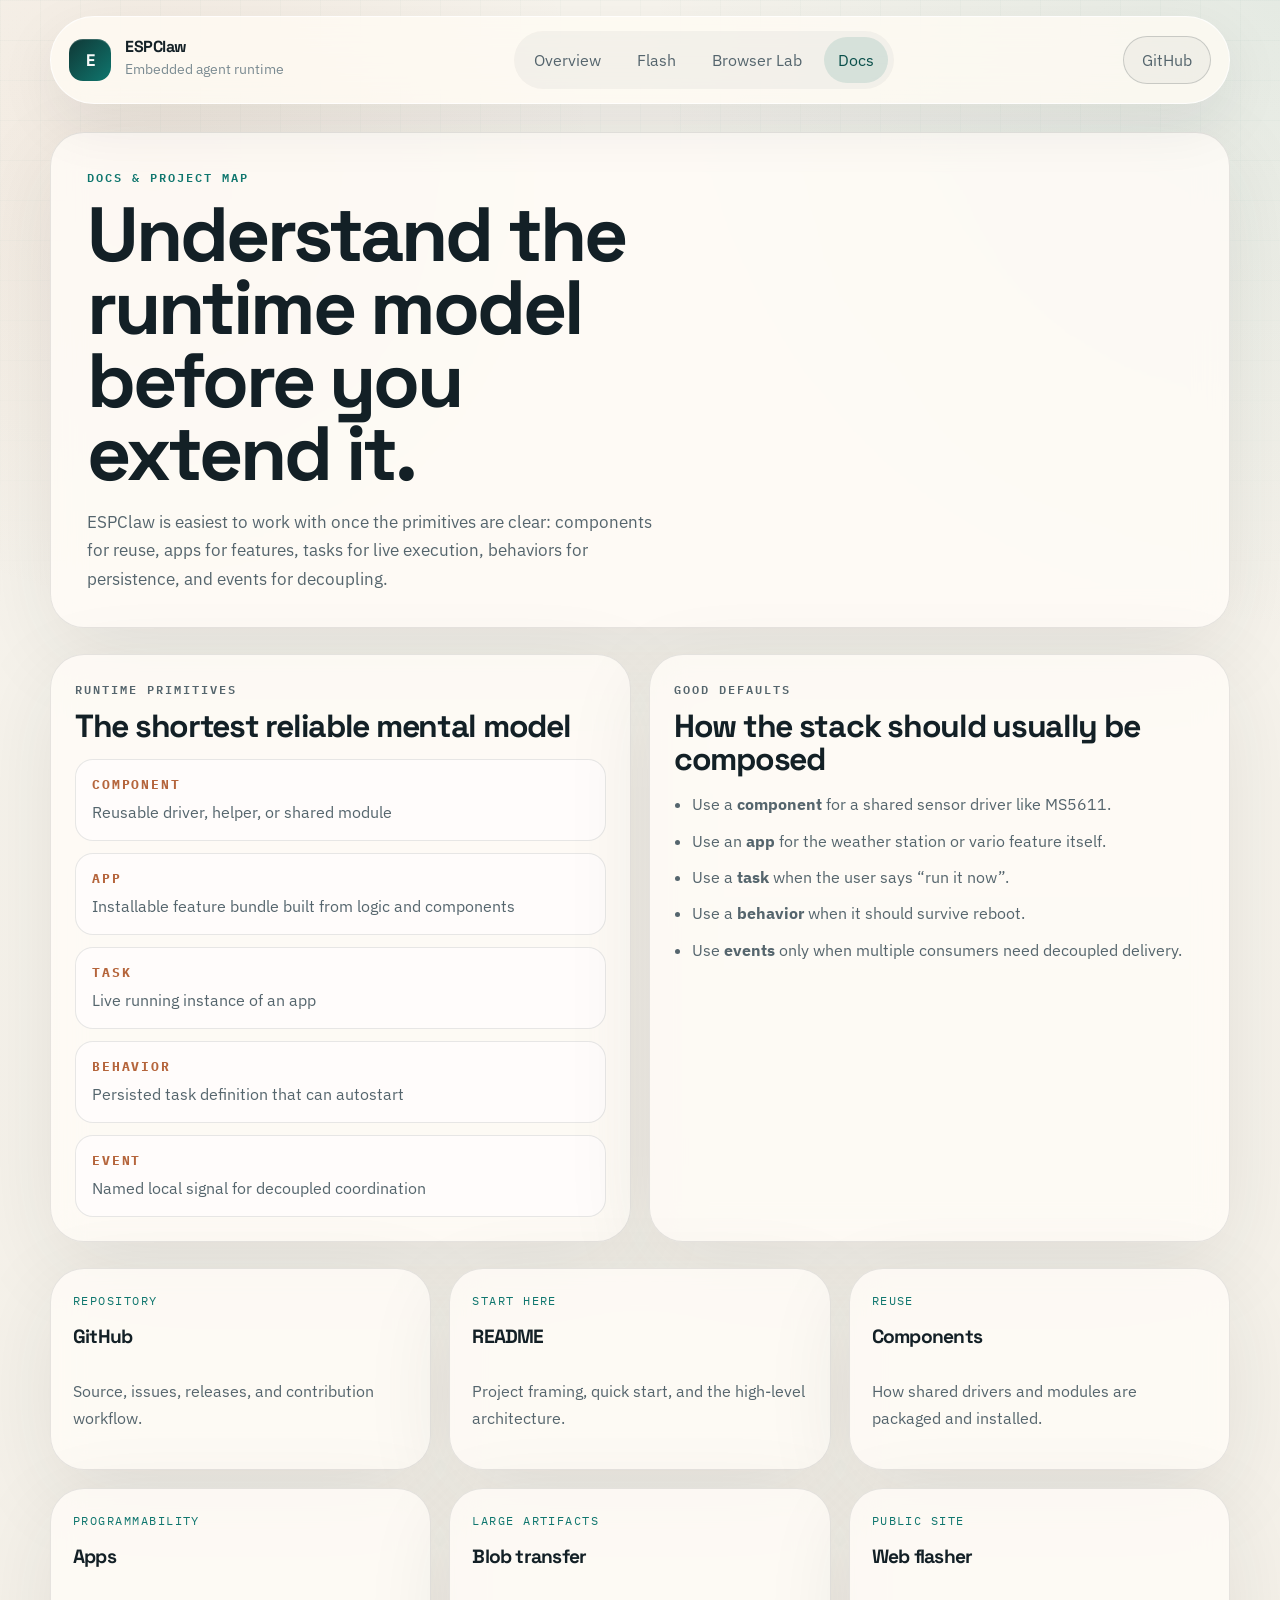
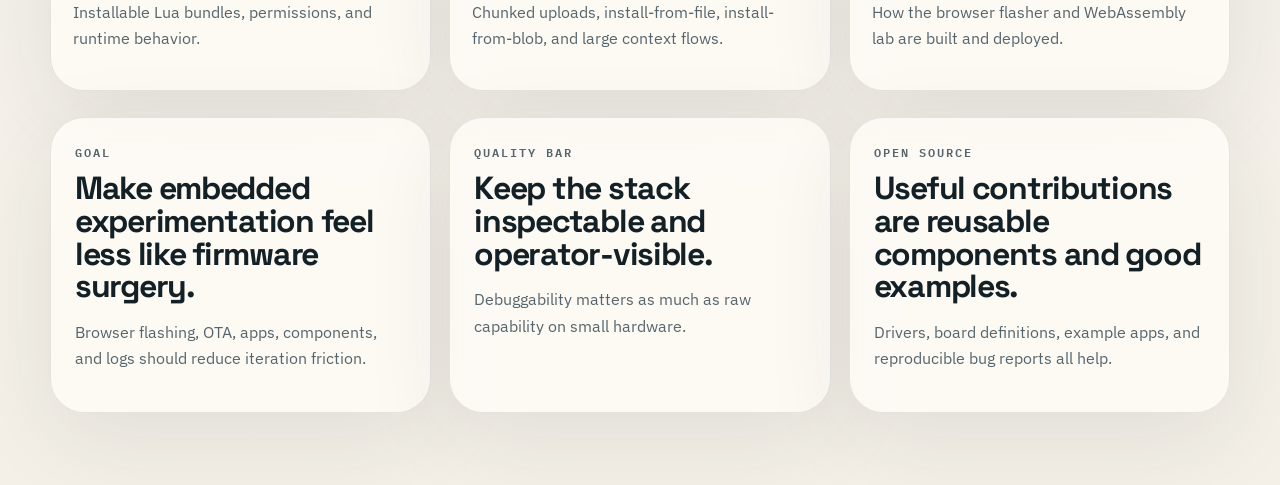
==== site/docs.html @ 61a91fad "feat(site): split public site into focused pages" ====
<!doctype html>
<html lang="en">
  <head>
    <meta charset="utf-8" />
    <meta name="viewport" content="width=device-width, initial-scale=1" />
    <title>ESPClaw Docs | Architecture, primitives, and contribution map</title>
    <meta
      name="description"
      content="Understand the ESPClaw architecture, runtime primitives, project goals, and where to go next as a user or contributor."
    />
    <link rel="canonical" href="https://espclaw.dev/docs.html" />
    <link rel="preconnect" href="https://fonts.googleapis.com" />
    <link rel="preconnect" href="https://fonts.gstatic.com" crossorigin />
    <link
      href="https://fonts.googleapis.com/css2?family=IBM+Plex+Sans:wght@400;500;600&family=IBM+Plex+Mono:wght@400;500;600&family=Space+Grotesk:wght@400;500;700&display=swap"
      rel="stylesheet"
    />
    <link rel="stylesheet" href="./styles.css" />
    <script>
      if (window.location.hostname === "www.espclaw.dev") {
        const next =
          "https://espclaw.dev" + window.location.pathname + window.location.search + window.location.hash;
        window.location.replace(next);
      }
    </script>
    <script type="module" src="./app.js"></script>
  </head>
  <body data-page="docs">
    <div class="page-aura" aria-hidden="true"></div>
    <header class="site-header">
      <div class="shell shell-header">
        <a class="brand" href="./index.html">
          <span class="brand-mark">E</span>
          <span class="brand-copy">
            <strong>ESPClaw</strong>
            <span>Embedded agent runtime</span>
          </span>
        </a>
        <nav class="site-nav" aria-label="Primary">
          <a data-nav="home" href="./index.html">Overview</a>
          <a data-nav="flash" href="./flash.html">Flash</a>
          <a data-nav="lab" href="./lab.html">Browser Lab</a>
          <a data-nav="docs" href="./docs.html">Docs</a>
        </nav>
        <a class="button button-ghost" href="https://github.com/atiti/espclaw">GitHub</a>
      </div>
    </header>

    <main class="shell page-stack">
      <section class="page-hero">
        <p class="eyebrow">DOCS & PROJECT MAP</p>
        <h1>Understand the runtime model before you extend it.</h1>
        <p class="hero-lede narrow">
          ESPClaw is easiest to work with once the primitives are clear: components for reuse, apps
          for features, tasks for live execution, behaviors for persistence, and events for
          decoupling.
        </p>
      </section>

      <section class="section-grid section-grid-2">
        <article class="panel-card">
          <p class="eyebrow">RUNTIME PRIMITIVES</p>
          <h2>The shortest reliable mental model</h2>
          <div class="primitive-stack">
            <div><strong>component</strong><span>Reusable driver, helper, or shared module</span></div>
            <div><strong>app</strong><span>Installable feature bundle built from logic and components</span></div>
            <div><strong>task</strong><span>Live running instance of an app</span></div>
            <div><strong>behavior</strong><span>Persisted task definition that can autostart</span></div>
            <div><strong>event</strong><span>Named local signal for decoupled coordination</span></div>
          </div>
        </article>
        <article class="panel-card">
          <p class="eyebrow">GOOD DEFAULTS</p>
          <h2>How the stack should usually be composed</h2>
          <ul class="feature-list">
            <li>Use a <strong>component</strong> for a shared sensor driver like MS5611.</li>
            <li>Use an <strong>app</strong> for the weather station or vario feature itself.</li>
            <li>Use a <strong>task</strong> when the user says “run it now”.</li>
            <li>Use a <strong>behavior</strong> when it should survive reboot.</li>
            <li>Use <strong>events</strong> only when multiple consumers need decoupled delivery.</li>
          </ul>
        </article>
      </section>

      <section class="docs-grid">
        <a class="docs-card" href="https://github.com/atiti/espclaw">
          <span class="docs-label">Repository</span>
          <strong>GitHub</strong>
          <p>Source, issues, releases, and contribution workflow.</p>
        </a>
        <a class="docs-card" href="https://github.com/atiti/espclaw/blob/main/README.md">
          <span class="docs-label">Start here</span>
          <strong>README</strong>
          <p>Project framing, quick start, and the high-level architecture.</p>
        </a>
        <a class="docs-card" href="https://github.com/atiti/espclaw/blob/main/docs/components.md">
          <span class="docs-label">Reuse</span>
          <strong>Components</strong>
          <p>How shared drivers and modules are packaged and installed.</p>
        </a>
        <a class="docs-card" href="https://github.com/atiti/espclaw/blob/main/docs/apps.md">
          <span class="docs-label">Programmability</span>
          <strong>Apps</strong>
          <p>Installable Lua bundles, permissions, and runtime behavior.</p>
        </a>
        <a class="docs-card" href="https://github.com/atiti/espclaw/blob/main/docs/blob-transfer.md">
          <span class="docs-label">Large artifacts</span>
          <strong>Blob transfer</strong>
          <p>Chunked uploads, install-from-file, install-from-blob, and large context flows.</p>
        </a>
        <a class="docs-card" href="https://github.com/atiti/espclaw/blob/main/docs/web-flasher.md">
          <span class="docs-label">Public site</span>
          <strong>Web flasher</strong>
          <p>How the browser flasher and WebAssembly lab are built and deployed.</p>
        </a>
      </section>

      <section class="section-grid section-grid-3">
        <article class="feature-card">
          <p class="eyebrow">GOAL</p>
          <h2>Make embedded experimentation feel less like firmware surgery.</h2>
          <p>Browser flashing, OTA, apps, components, and logs should reduce iteration friction.</p>
        </article>
        <article class="feature-card">
          <p class="eyebrow">QUALITY BAR</p>
          <h2>Keep the stack inspectable and operator-visible.</h2>
          <p>Debuggability matters as much as raw capability on small hardware.</p>
        </article>
        <article class="feature-card">
          <p class="eyebrow">OPEN SOURCE</p>
          <h2>Useful contributions are reusable components and good examples.</h2>
          <p>Drivers, board definitions, example apps, and reproducible bug reports all help.</p>
        </article>
      </section>
    </main>
  </body>
</html>
---- site/styles.css ----
:root {
  color-scheme: light;
  --bg: #f4f0e8;
  --bg-elevated: rgba(255, 252, 247, 0.82);
  --surface: #fffdf8;
  --surface-strong: #fffaf2;
  --surface-accent: #eef7f5;
  --ink: #132026;
  --ink-soft: #55656d;
  --ink-faint: #7b8b92;
  --line: rgba(19, 32, 38, 0.1);
  --line-strong: rgba(19, 32, 38, 0.18);
  --accent: #0f766e;
  --accent-strong: #0a4f4a;
  --accent-warm: #b5653c;
  --danger: #b3483d;
  --ok: #216c5a;
  --shadow-soft: 0 20px 60px rgba(31, 42, 48, 0.08);
  --shadow-card: 0 24px 90px rgba(31, 42, 48, 0.09);
  --radius-xl: 34px;
  --radius-lg: 24px;
  --radius-md: 18px;
  --font-display: "Space Grotesk", "Avenir Next", sans-serif;
  --font-body: "IBM Plex Sans", "Segoe UI", sans-serif;
  --font-mono: "IBM Plex Mono", "SFMono-Regular", monospace;
}

* {
  box-sizing: border-box;
}

html {
  scroll-behavior: smooth;
}

body {
  margin: 0;
  min-height: 100vh;
  background:
    radial-gradient(circle at top right, rgba(15, 118, 110, 0.08), transparent 26%),
    radial-gradient(circle at 12% 8%, rgba(181, 101, 60, 0.08), transparent 20%),
    linear-gradient(180deg, #f7f4ed 0%, var(--bg) 100%);
  color: var(--ink);
  font: 16px/1.65 var(--font-body);
}

a {
  color: inherit;
}

button,
input,
select,
textarea {
  font: inherit;
}

.page-aura {
  position: fixed;
  inset: 0;
  pointer-events: none;
  background-image:
    linear-gradient(rgba(15, 118, 110, 0.04) 1px, transparent 1px),
    linear-gradient(90deg, rgba(15, 118, 110, 0.04) 1px, transparent 1px);
  background-size: 40px 40px;
  mask-image: linear-gradient(180deg, rgba(0, 0, 0, 0.6), transparent 72%);
}

.shell {
  width: min(1180px, calc(100vw - 32px));
  margin: 0 auto;
}

.page-stack {
  display: grid;
  gap: 26px;
  padding: 28px 0 72px;
}

.site-header {
  position: sticky;
  top: 0;
  z-index: 20;
  padding-top: 16px;
}

.shell-header {
  display: flex;
  align-items: center;
  justify-content: space-between;
  gap: 20px;
  padding: 14px 18px;
  border: 1px solid rgba(255, 255, 255, 0.72);
  border-radius: 999px;
  background: rgba(255, 251, 244, 0.78);
  backdrop-filter: blur(18px);
  box-shadow: var(--shadow-soft);
}

.brand {
  display: inline-flex;
  align-items: center;
  gap: 14px;
  text-decoration: none;
}

.brand-mark {
  display: grid;
  place-items: center;
  width: 42px;
  height: 42px;
  border-radius: 14px;
  background: linear-gradient(135deg, #103836, #0f766e);
  color: #f9fbfb;
  font: 700 1.05rem/1 var(--font-display);
  box-shadow: inset 0 1px 0 rgba(255, 255, 255, 0.18);
}

.brand-copy {
  display: grid;
  gap: 2px;
}

.brand-copy strong {
  font: 700 1rem/1.05 var(--font-display);
  letter-spacing: -0.03em;
}

.brand-copy span {
  color: var(--ink-faint);
  font-size: 0.86rem;
}

.site-nav {
  display: inline-flex;
  gap: 8px;
  padding: 6px;
  border-radius: 999px;
  background: rgba(19, 32, 38, 0.04);
}

.site-nav a {
  padding: 10px 14px;
  border-radius: 999px;
  color: var(--ink-soft);
  text-decoration: none;
  transition: background 180ms ease, color 180ms ease, transform 180ms ease;
}

.site-nav a:hover,
.site-nav a:focus-visible,
.site-nav a.is-active {
  background: rgba(15, 118, 110, 0.12);
  color: var(--accent-strong);
}

.eyebrow,
.metric-card span,
.docs-label,
.field span,
.mini-stat span,
.primitive-stack strong,
.status-pill,
.lab-badge {
  font-family: var(--font-mono);
}

.eyebrow {
  margin: 0 0 10px;
  color: var(--accent);
  font-size: 0.78rem;
  font-weight: 600;
  letter-spacing: 0.16em;
  text-transform: uppercase;
}

.button {
  display: inline-flex;
  align-items: center;
  justify-content: center;
  min-height: 48px;
  padding: 0 18px;
  border: 1px solid var(--line-strong);
  border-radius: 999px;
  background: var(--surface);
  color: var(--ink);
  cursor: pointer;
  text-decoration: none;
  transition:
    transform 180ms ease,
    border-color 180ms ease,
    box-shadow 180ms ease,
    background 180ms ease,
    color 180ms ease;
}

.button:hover,
.button:focus-visible,
.segmented__button:hover,
.segmented__button:focus-visible,
.scenario-chip:hover,
.scenario-chip:focus-visible,
.route-card:hover,
.route-card:focus-visible,
.docs-card:hover,
.docs-card:focus-visible {
  transform: translateY(-1px);
  border-color: rgba(15, 118, 110, 0.28);
  box-shadow: 0 16px 40px rgba(31, 42, 48, 0.08);
}

.button-primary {
  background: linear-gradient(135deg, #0f766e, #12675f);
  color: #f8fffe;
  border-color: transparent;
}

.button-secondary {
  background: var(--surface-accent);
  color: var(--accent-strong);
}

.button-ghost {
  background: rgba(19, 32, 38, 0.04);
  color: var(--ink-soft);
}

.button-small {
  min-height: 36px;
  padding-inline: 14px;
}

.hero-card,
.page-hero,
.panel-card,
.feature-card,
.board-card,
.docs-card,
.control-card,
.trace-card,
.lab-chat-shell,
.metric-card,
.cta-card {
  border: 1px solid var(--line);
  border-radius: var(--radius-xl);
  background: var(--bg-elevated);
  backdrop-filter: blur(16px);
  box-shadow: var(--shadow-card);
}

.hero-card {
  display: grid;
  grid-template-columns: minmax(0, 1.2fr) minmax(360px, 0.9fr);
  gap: 28px;
  padding: 40px;
}

.page-hero {
  padding: 34px 36px;
}

.hero-copy h1,
.page-hero h1,
.feature-card h2,
.panel-card h2,
.board-card h3,
.docs-card strong,
.control-card h3,
.lab-chat-head h3,
.trace-head h3 {
  margin: 0;
  font-family: var(--font-display);
  letter-spacing: -0.04em;
}

.hero-copy h1,
.page-hero h1 {
  max-width: 12ch;
  font-size: clamp(2.8rem, 6vw, 5.4rem);
  line-height: 0.95;
}

.hero-lede,
.subtitle,
.feature-card p,
.panel-card p,
.board-card p,
.docs-card p,
.composer-note,
.capability-copy,
.status-copy {
  color: var(--ink-soft);
}

.hero-lede {
  max-width: 62ch;
  margin: 18px 0 0;
  font-size: 1.08rem;
}

.hero-lede.narrow {
  max-width: 58ch;
}

.hero-actions,
.board-actions,
.control-actions,
.lab-composer-actions {
  display: flex;
  flex-wrap: wrap;
  gap: 12px;
}

.hero-actions {
  margin-top: 24px;
}

.hero-panel {
  display: grid;
  gap: 16px;
}

.hero-terminal {
  overflow: hidden;
  border: 1px solid rgba(15, 118, 110, 0.12);
  border-radius: 26px;
  background: #0f171b;
  color: #d7e5eb;
}

.terminal-head,
.lab-chat-head,
.trace-head {
  display: flex;
  align-items: center;
  justify-content: space-between;
  gap: 12px;
  padding: 16px 18px;
  border-bottom: 1px solid var(--line);
}

.terminal-head {
  justify-content: flex-start;
  gap: 8px;
  border-color: rgba(255, 255, 255, 0.08);
  color: rgba(255, 255, 255, 0.68);
  font: 500 0.82rem/1.2 var(--font-mono);
}

.terminal-dot {
  width: 10px;
  height: 10px;
  border-radius: 50%;
  background: rgba(255, 255, 255, 0.16);
}

.terminal-code {
  margin: 0;
  padding: 18px;
  white-space: pre-wrap;
  font: 500 0.94rem/1.65 var(--font-mono);
}

.hero-metrics,
.release-strip,
.section-grid,
.docs-grid,
.board-grid {
  display: grid;
  gap: 18px;
}

.hero-metrics {
  grid-template-columns: 1fr;
}

.metric-card,
.release-card {
  padding: 18px;
  border-radius: var(--radius-lg);
}

.metric-card span {
  display: block;
  color: var(--ink-faint);
  font-size: 0.76rem;
  letter-spacing: 0.12em;
  text-transform: uppercase;
}

.metric-card strong {
  display: block;
  margin-top: 8px;
  font-family: var(--font-display);
  letter-spacing: -0.03em;
}

.section-grid-2 {
  grid-template-columns: repeat(2, minmax(0, 1fr));
}

.section-grid-3 {
  grid-template-columns: repeat(3, minmax(0, 1fr));
}

.feature-card,
.panel-card,
.docs-card,
.board-card,
.control-card,
.trace-card {
  padding: 24px;
}

.feature-card h2,
.panel-card h2 {
  font-size: clamp(1.4rem, 2.5vw, 2rem);
  line-height: 1.02;
}

.feature-list {
  margin: 16px 0 0;
  padding-left: 18px;
  color: var(--ink-soft);
}

.feature-list li + li {
  margin-top: 10px;
}

.primitive-stack {
  display: grid;
  gap: 12px;
  margin-top: 16px;
}

.primitive-stack div {
  display: grid;
  gap: 4px;
  padding: 14px 16px;
  border: 1px solid var(--line);
  border-radius: 18px;
  background: rgba(255, 255, 255, 0.56);
}

.primitive-stack strong {
  color: var(--accent-warm);
  font-size: 0.82rem;
  letter-spacing: 0.14em;
  text-transform: uppercase;
}

.primitive-stack span {
  color: var(--ink-soft);
}

.cta-grid,
.docs-grid,
.board-grid {
  grid-template-columns: repeat(3, minmax(0, 1fr));
}

.route-card,
.docs-card {
  display: grid;
  gap: 10px;
  padding: 22px;
  text-decoration: none;
}

.route-card {
  border: 1px solid var(--line);
  border-radius: var(--radius-lg);
  background: rgba(255, 255, 255, 0.44);
}

.route-card strong,
.docs-card strong {
  font-size: 1.2rem;
}

.docs-label {
  color: var(--accent);
  font-size: 0.76rem;
  letter-spacing: 0.12em;
  text-transform: uppercase;
}

.release-strip {
  grid-template-columns: repeat(3, minmax(0, 1fr));
}

.board-grid {
  grid-template-columns: repeat(2, minmax(0, 1fr));
}

.board-head {
  display: flex;
  align-items: start;
  justify-content: space-between;
  gap: 12px;
}

.pill {
  display: inline-flex;
  align-items: center;
  min-height: 30px;
  padding: 0 12px;
  border-radius: 999px;
  background: rgba(15, 118, 110, 0.1);
  color: var(--accent-strong);
  font: 500 0.74rem/1.2 var(--font-mono);
  letter-spacing: 0.08em;
  text-transform: uppercase;
}

.board-card ul {
  margin: 16px 0 0;
  padding-left: 18px;
  color: var(--ink-soft);
}

.board-card li + li {
  margin-top: 8px;
}

.board-card--loading,
.board-card--error {
  grid-column: 1 / -1;
}

.error {
  color: var(--danger);
}

.lab-layout {
  display: grid;
  gap: 22px;
  grid-template-columns: minmax(280px, 0.82fr) minmax(0, 1.38fr);
}

.lab-sidebar,
.lab-main,
.lab-sidepanels {
  display: grid;
  gap: 18px;
}

.segmented {
  display: grid;
  grid-template-columns: repeat(2, minmax(0, 1fr));
  gap: 8px;
  margin-top: 14px;
}

.segmented__button {
  min-height: 44px;
  border: 1px solid var(--line);
  border-radius: 14px;
  background: rgba(255, 255, 255, 0.64);
  color: var(--ink-soft);
  cursor: pointer;
  transition: border-color 180ms ease, background 180ms ease, color 180ms ease;
}

.segmented__button.is-active {
  border-color: rgba(15, 118, 110, 0.28);
  background: rgba(15, 118, 110, 0.12);
  color: var(--accent-strong);
}

.field {
  display: grid;
  gap: 8px;
  margin-top: 14px;
}

.field span {
  color: var(--ink-faint);
  font-size: 0.78rem;
  letter-spacing: 0.12em;
  text-transform: uppercase;
}

.field input,
.field select,
.lab-composer textarea {
  width: 100%;
  border: 1px solid var(--line);
  border-radius: 16px;
  background: rgba(255, 255, 255, 0.82);
  color: var(--ink);
}

.field input,
.field select {
  min-height: 48px;
  padding: 0 14px;
}

.status-pill {
  margin: 14px 0 0;
  padding: 12px 14px;
  border: 1px solid rgba(15, 118, 110, 0.18);
  border-radius: 16px;
  background: rgba(15, 118, 110, 0.08);
  color: var(--accent-strong);
  font-size: 0.86rem;
}

.progress-rail {
  width: 100%;
  height: 8px;
  margin-top: 12px;
  border-radius: 999px;
  background: rgba(19, 32, 38, 0.08);
  overflow: hidden;
}

.progress-rail__fill {
  width: 0%;
  height: 100%;
  border-radius: inherit;
  background: linear-gradient(90deg, var(--accent), var(--accent-warm));
  transition: width 180ms ease;
}

.scenario-list,
.mini-stats {
  display: grid;
  gap: 10px;
  margin-top: 14px;
}

.scenario-chip,
.mini-stat {
  padding: 14px 16px;
  border: 1px solid var(--line);
  border-radius: 16px;
  background: rgba(255, 255, 255, 0.62);
}

.scenario-chip {
  width: 100%;
  color: var(--ink-soft);
  text-align: left;
  cursor: pointer;
}

.mini-stat span {
  display: block;
  color: var(--ink-faint);
  font-size: 0.74rem;
  letter-spacing: 0.12em;
  text-transform: uppercase;
}

.mini-stat strong {
  display: block;
  margin-top: 8px;
  font-family: var(--font-display);
}

.lab-chat-shell,
.trace-card {
  overflow: hidden;
}

.lab-chat-head h3,
.trace-head h3 {
  font-size: 1.1rem;
}

.lab-badge {
  display: inline-flex;
  align-items: center;
  padding: 7px 12px;
  border-radius: 999px;
  border: 1px solid rgba(33, 108, 90, 0.18);
  background: rgba(33, 108, 90, 0.08);
  color: var(--ok);
  font-size: 0.8rem;
}

.lab-transcript {
  min-height: 420px;
  max-height: 620px;
  overflow: auto;
  padding: 18px;
  display: grid;
  gap: 14px;
  background: rgba(255, 255, 255, 0.34);
}

.message {
  display: grid;
  gap: 8px;
  max-width: 92%;
  padding: 14px 16px;
  border-radius: 20px;
  border: 1px solid var(--line);
}

.message strong {
  color: var(--accent);
  font: 600 0.8rem/1.2 var(--font-mono);
  letter-spacing: 0.08em;
  text-transform: uppercase;
}

.message p {
  margin: 0;
  white-space: pre-wrap;
}

.message-user {
  justify-self: end;
  background: rgba(15, 118, 110, 0.1);
}

.message-assistant,
.message-system {
  background: rgba(255, 255, 255, 0.74);
}

.message-tool {
  background: rgba(181, 101, 60, 0.08);
}

.lab-composer {
  padding: 18px;
  border-top: 1px solid var(--line);
  background: rgba(255, 255, 255, 0.56);
}

.lab-composer textarea {
  min-height: 112px;
  padding: 14px 16px;
  resize: vertical;
}

.lab-composer-actions {
  align-items: center;
  justify-content: space-between;
  margin-top: 14px;
}

.lab-sidepanels {
  grid-template-columns: repeat(2, minmax(0, 1fr));
}

.trace-list,
.log-console {
  min-height: 260px;
  max-height: 340px;
  overflow: auto;
  padding: 16px 18px 18px;
  background: rgba(255, 255, 255, 0.4);
}

.trace-entry {
  padding: 12px 0;
  border-bottom: 1px solid var(--line);
}

.trace-entry:last-child {
  border-bottom: 0;
}

.trace-entry__head {
  display: flex;
  align-items: center;
  justify-content: space-between;
  gap: 12px;
}

.trace-entry__head strong {
  font-size: 0.94rem;
}

.trace-entry__head span {
  color: var(--ink-faint);
  font: 500 0.74rem/1.2 var(--font-mono);
}

.trace-entry pre,
.log-console {
  margin: 10px 0 0;
  white-space: pre-wrap;
  color: var(--ink-soft);
  font: 0.85rem/1.6 var(--font-mono);
}

.hidden,
.sr-only {
  position: absolute !important;
  width: 1px !important;
  height: 1px !important;
  padding: 0 !important;
  margin: -1px !important;
  overflow: hidden !important;
  clip: rect(0, 0, 0, 0) !important;
  white-space: nowrap !important;
  border: 0 !important;
}

.field input:focus,
.field select:focus,
.lab-composer textarea:focus,
.button:focus-visible,
.segmented__button:focus-visible,
.scenario-chip:focus-visible,
.site-nav a:focus-visible,
.route-card:focus-visible,
.docs-card:focus-visible {
  outline: 2px solid rgba(15, 118, 110, 0.28);
  outline-offset: 2px;
}

@media (max-width: 1080px) {
  .hero-card,
  .lab-layout,
  .section-grid-2,
  .section-grid-3,
  .board-grid,
  .docs-grid,
  .cta-grid,
  .lab-sidepanels {
    grid-template-columns: 1fr;
  }

  .site-nav {
    display: none;
  }
}

@media (max-width: 720px) {
  .shell {
    width: min(100vw - 20px, 100%);
  }

  .shell-header,
  .hero-card,
  .page-hero,
  .feature-card,
  .panel-card,
  .board-card,
  .docs-card,
  .control-card,
  .trace-card,
  .metric-card,
  .cta-card {
    padding: 20px;
  }

  .site-header {
    position: static;
    padding-top: 12px;
  }

  .shell-header {
    border-radius: 24px;
  }

  .hero-copy h1,
  .page-hero h1 {
    max-width: none;
    font-size: clamp(2.3rem, 10vw, 3.4rem);
  }

  .release-strip {
    grid-template-columns: 1fr;
  }

  .hero-actions,
  .board-actions,
  .control-actions,
  .lab-composer-actions {
    flex-direction: column;
    align-items: stretch;
  }
}
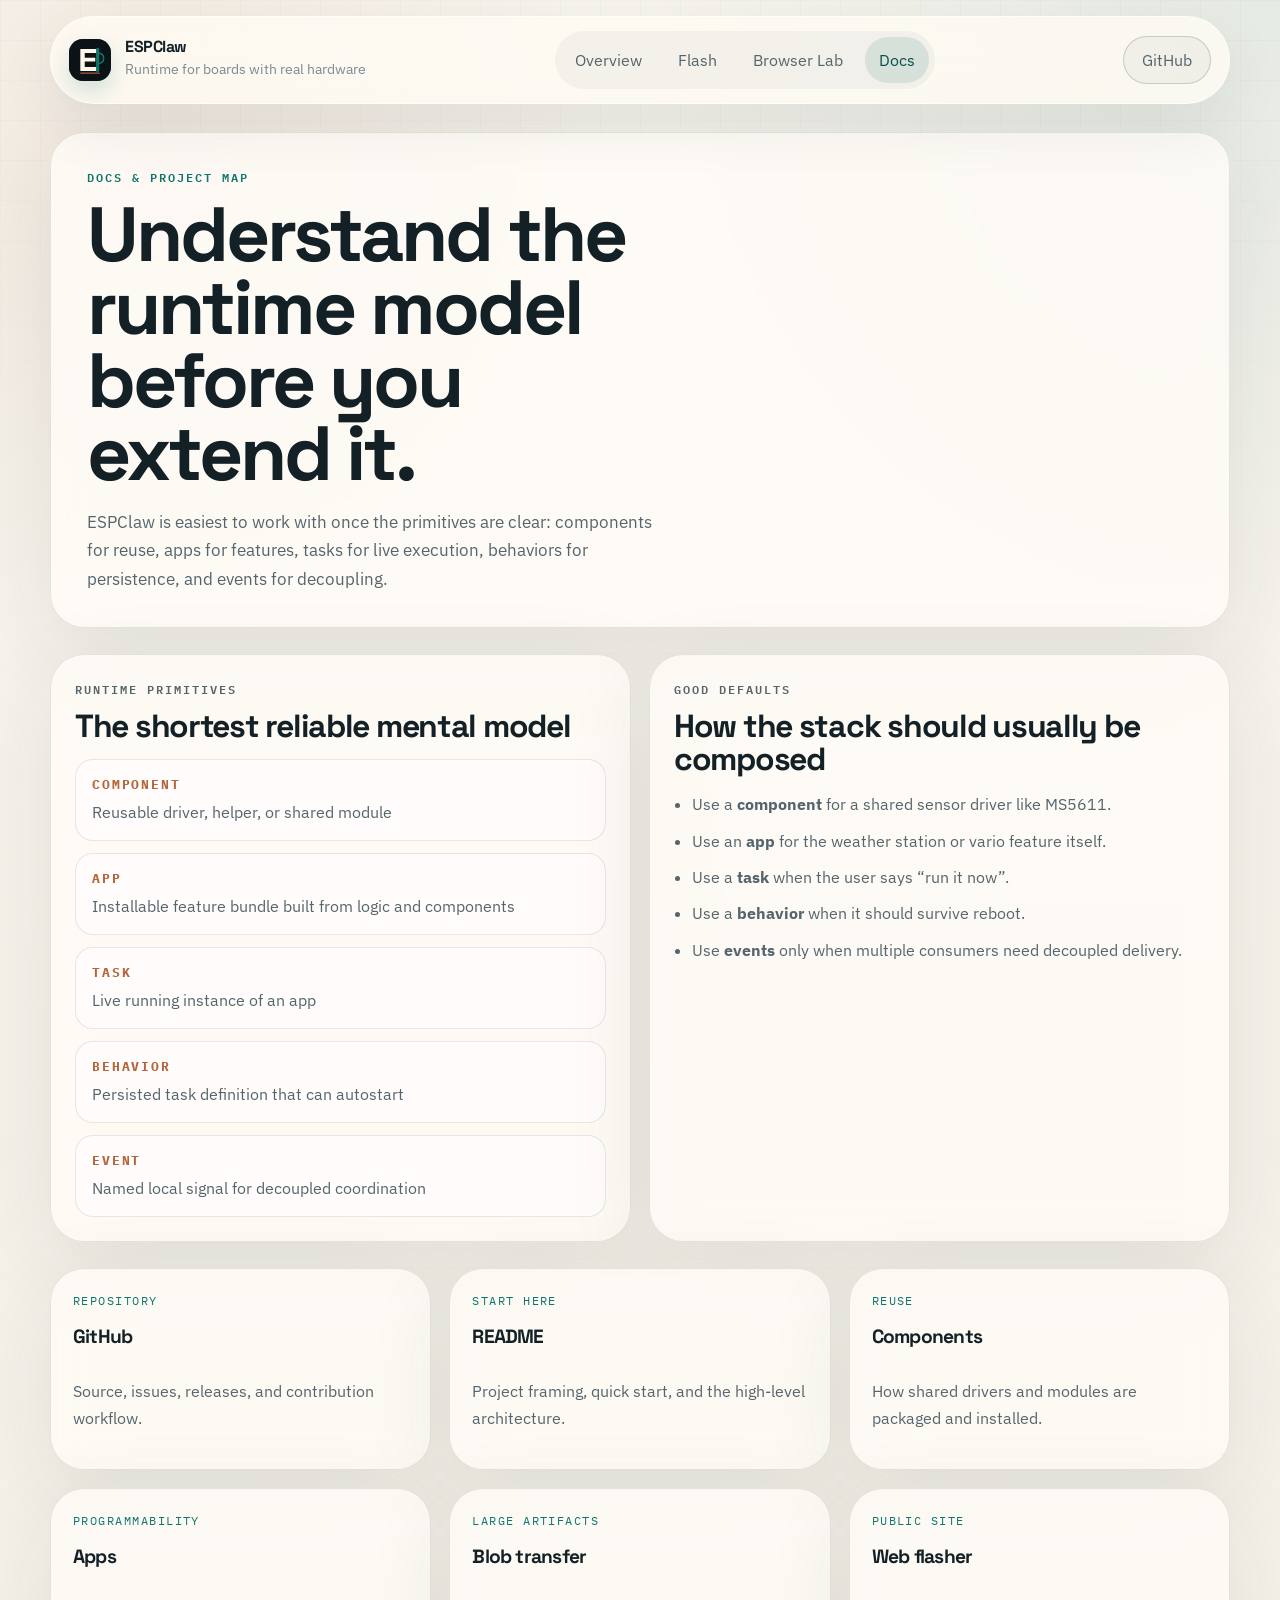
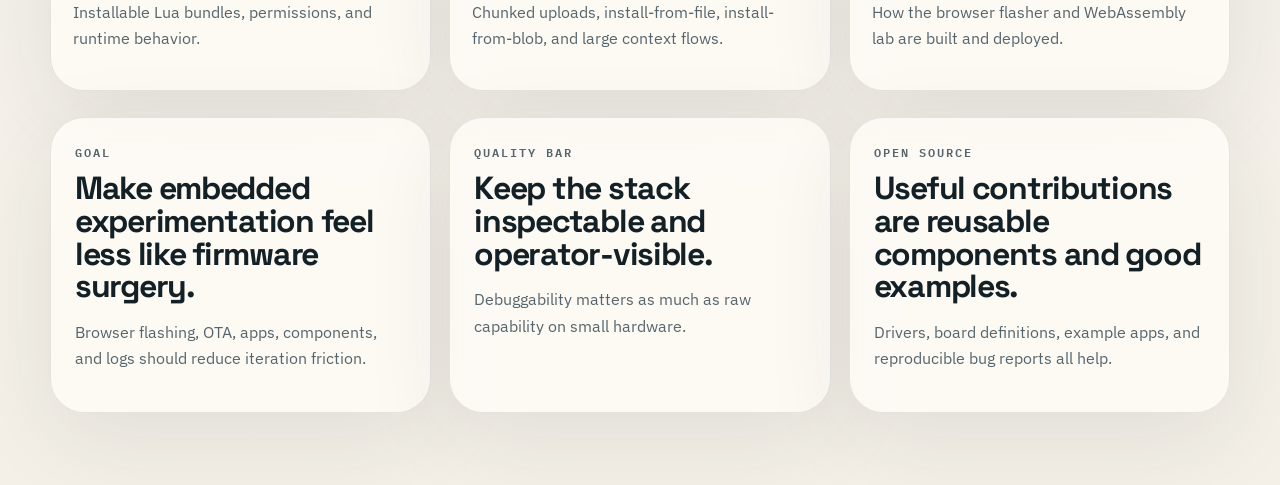
==== commit 0b01862c: "feat(site): add brand assets and launch messaging" ====
--- a/site/docs.html
+++ b/site/docs.html
@@ -8,13 +8,24 @@
       name="description"
       content="Understand the ESPClaw architecture, runtime primitives, project goals, and where to go next as a user or contributor."
     />
-    <link rel="canonical" href="https://espclaw.dev/docs.html" />
+    <meta property="og:title" content="ESPClaw Docs | Architecture, primitives, and contribution map" />
+    <meta
+      property="og:description"
+      content="Understand the runtime model, contribution surfaces, and hardware-first architecture behind ESPClaw."
+    />
+    <meta property="og:type" content="website" />
+    <meta property="og:url" content="https://espclaw.dev/docs" />
+    <meta property="og:image" content="https://espclaw.dev/assets/espclaw-social-card.svg" />
+    <meta name="twitter:card" content="summary_large_image" />
+    <meta name="twitter:image" content="https://espclaw.dev/assets/espclaw-social-card.svg" />
+    <link rel="canonical" href="https://espclaw.dev/docs" />
     <link rel="preconnect" href="https://fonts.googleapis.com" />
     <link rel="preconnect" href="https://fonts.gstatic.com" crossorigin />
     <link
       href="https://fonts.googleapis.com/css2?family=IBM+Plex+Sans:wght@400;500;600&family=IBM+Plex+Mono:wght@400;500;600&family=Space+Grotesk:wght@400;500;700&display=swap"
       rel="stylesheet"
     />
+    <link rel="icon" href="./assets/espclaw-logo-trace.svg" type="image/svg+xml" />
     <link rel="stylesheet" href="./styles.css" />
     <script>
       if (window.location.hostname === "www.espclaw.dev") {
@@ -30,10 +41,12 @@
     <header class="site-header">
       <div class="shell shell-header">
         <a class="brand" href="./index.html">
-          <span class="brand-mark">E</span>
+          <span class="brand-mark">
+            <img src="./assets/espclaw-logo-trace.svg" alt="" />
+          </span>
           <span class="brand-copy">
             <strong>ESPClaw</strong>
-            <span>Embedded agent runtime</span>
+            <span>Runtime for boards with real hardware</span>
           </span>
         </a>
         <nav class="site-nav" aria-label="Primary">
--- a/site/styles.css
+++ b/site/styles.css
@@ -110,10 +110,17 @@
   width: 42px;
   height: 42px;
   border-radius: 14px;
+  overflow: hidden;
   background: linear-gradient(135deg, #103836, #0f766e);
-  color: #f9fbfb;
-  font: 700 1.05rem/1 var(--font-display);
-  box-shadow: inset 0 1px 0 rgba(255, 255, 255, 0.18);
+  box-shadow:
+    inset 0 1px 0 rgba(255, 255, 255, 0.18),
+    0 10px 22px rgba(15, 118, 110, 0.18);
+}
+
+.brand-mark img {
+  display: block;
+  width: 100%;
+  height: 100%;
 }
 
 .brand-copy {
@@ -259,6 +266,16 @@
   padding: 34px 36px;
 }
 
+.hero-inline-art {
+  margin-top: 24px;
+  overflow: hidden;
+  max-width: 560px;
+  border: 1px solid rgba(15, 118, 110, 0.12);
+  border-radius: 28px;
+  background: rgba(255, 255, 255, 0.64);
+  box-shadow: 0 18px 52px rgba(31, 42, 48, 0.08);
+}
+
 .hero-copy h1,
 .page-hero h1,
 .feature-card h2,
@@ -318,6 +335,49 @@
 .hero-panel {
   display: grid;
   gap: 16px;
+}
+
+.hero-showcase {
+  display: grid;
+  gap: 14px;
+}
+
+.art-card {
+  overflow: hidden;
+  display: grid;
+  gap: 0;
+  border: 1px solid rgba(15, 118, 110, 0.12);
+  border-radius: 28px;
+  background: rgba(255, 255, 255, 0.68);
+  box-shadow: 0 22px 64px rgba(31, 42, 48, 0.1);
+}
+
+.art-card img,
+.hero-inline-art img {
+  display: block;
+  width: 100%;
+  height: auto;
+}
+
+.art-card-copy {
+  display: grid;
+  gap: 8px;
+  padding: 18px 20px 20px;
+}
+
+.art-card-copy strong {
+  font: 700 1.04rem/1.25 var(--font-display);
+  letter-spacing: -0.03em;
+}
+
+.art-card-primary {
+  transform: rotate(-1.2deg);
+}
+
+.art-card-secondary {
+  max-width: 88%;
+  margin-left: auto;
+  transform: rotate(1.6deg);
 }
 
 .hero-terminal {
